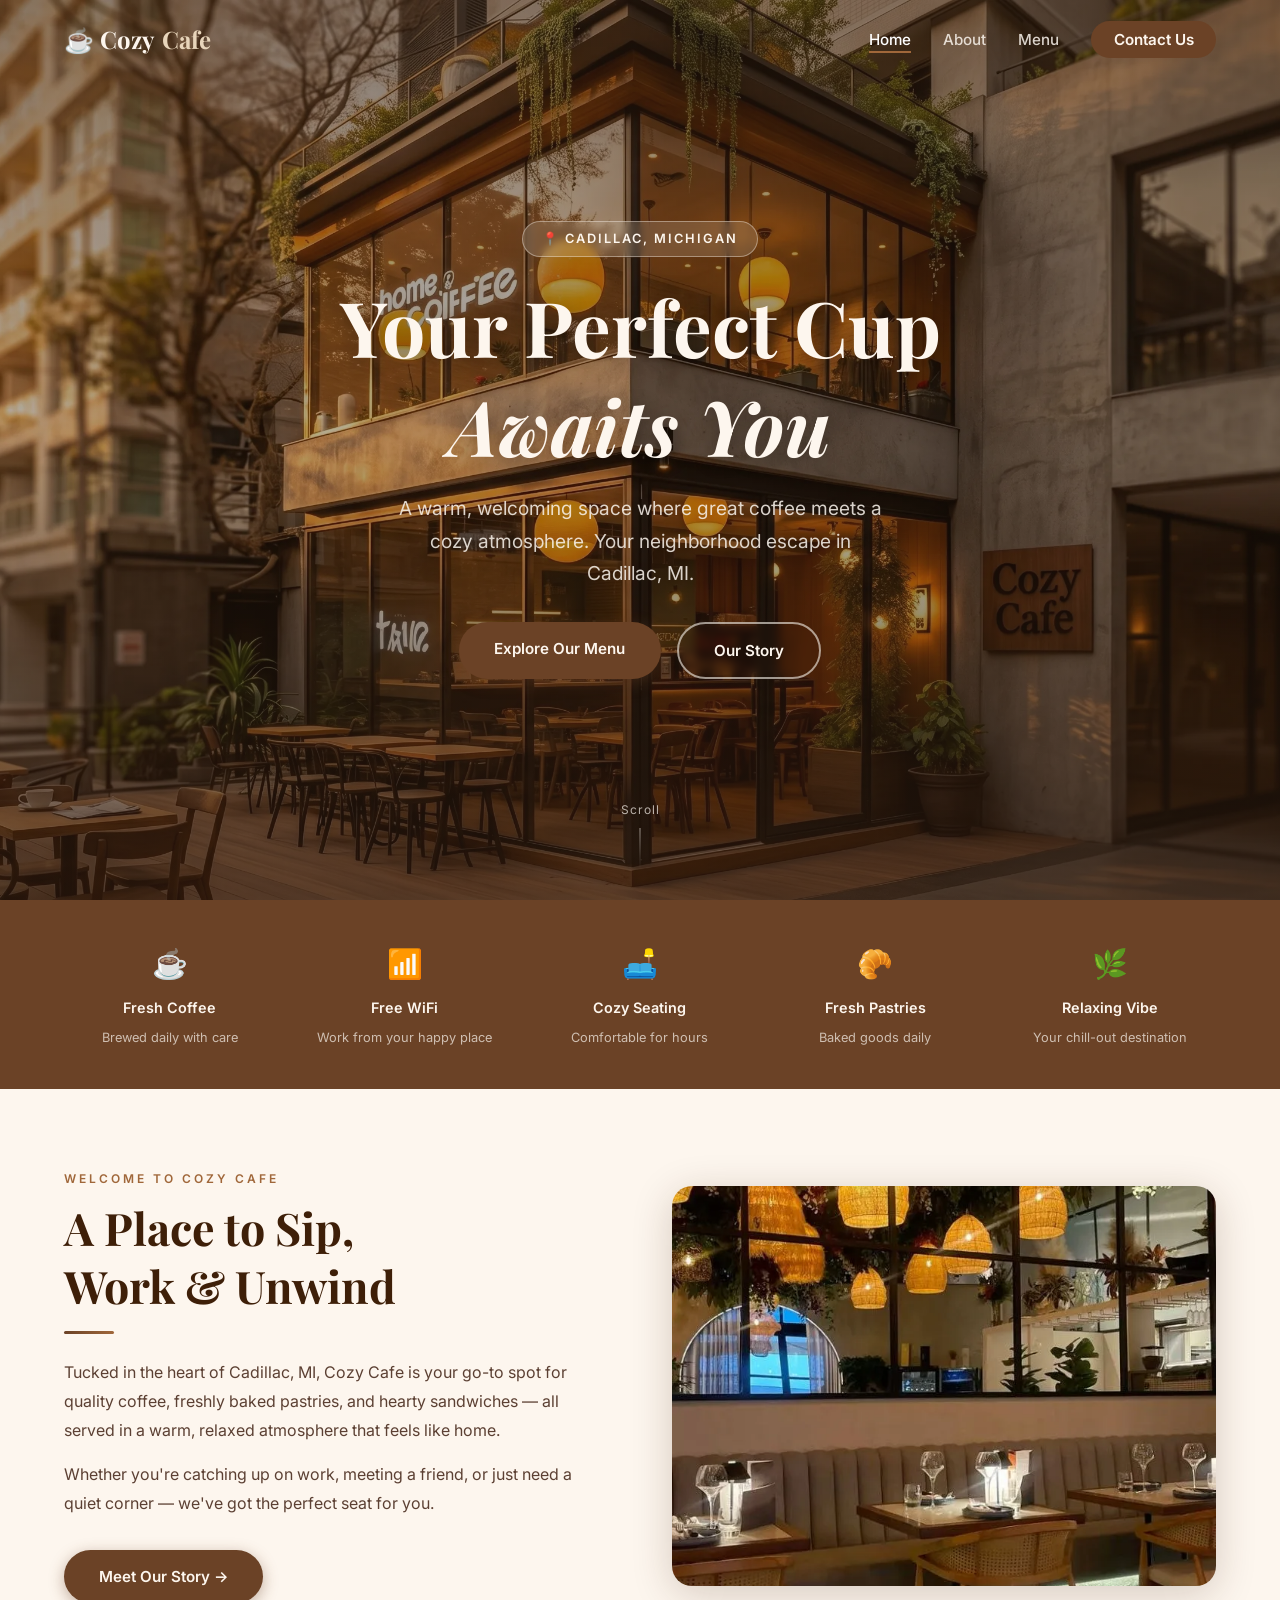
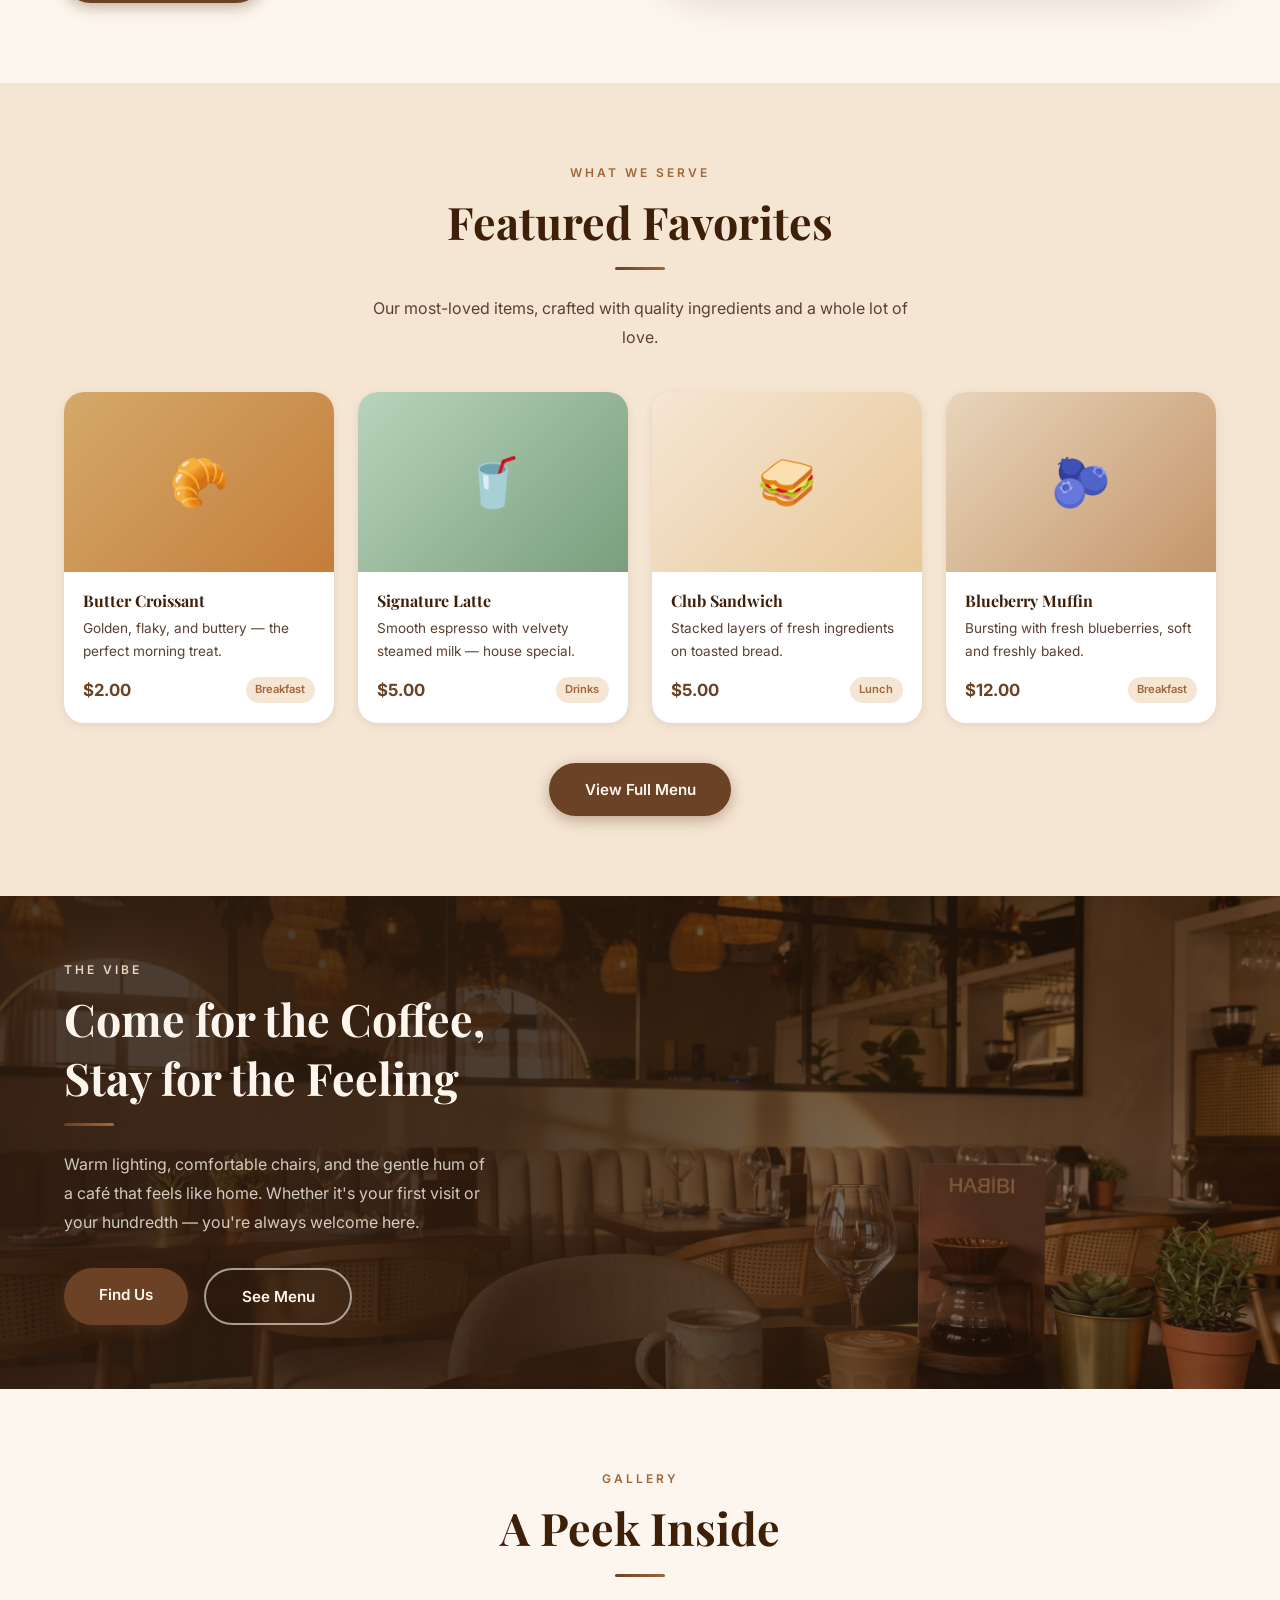
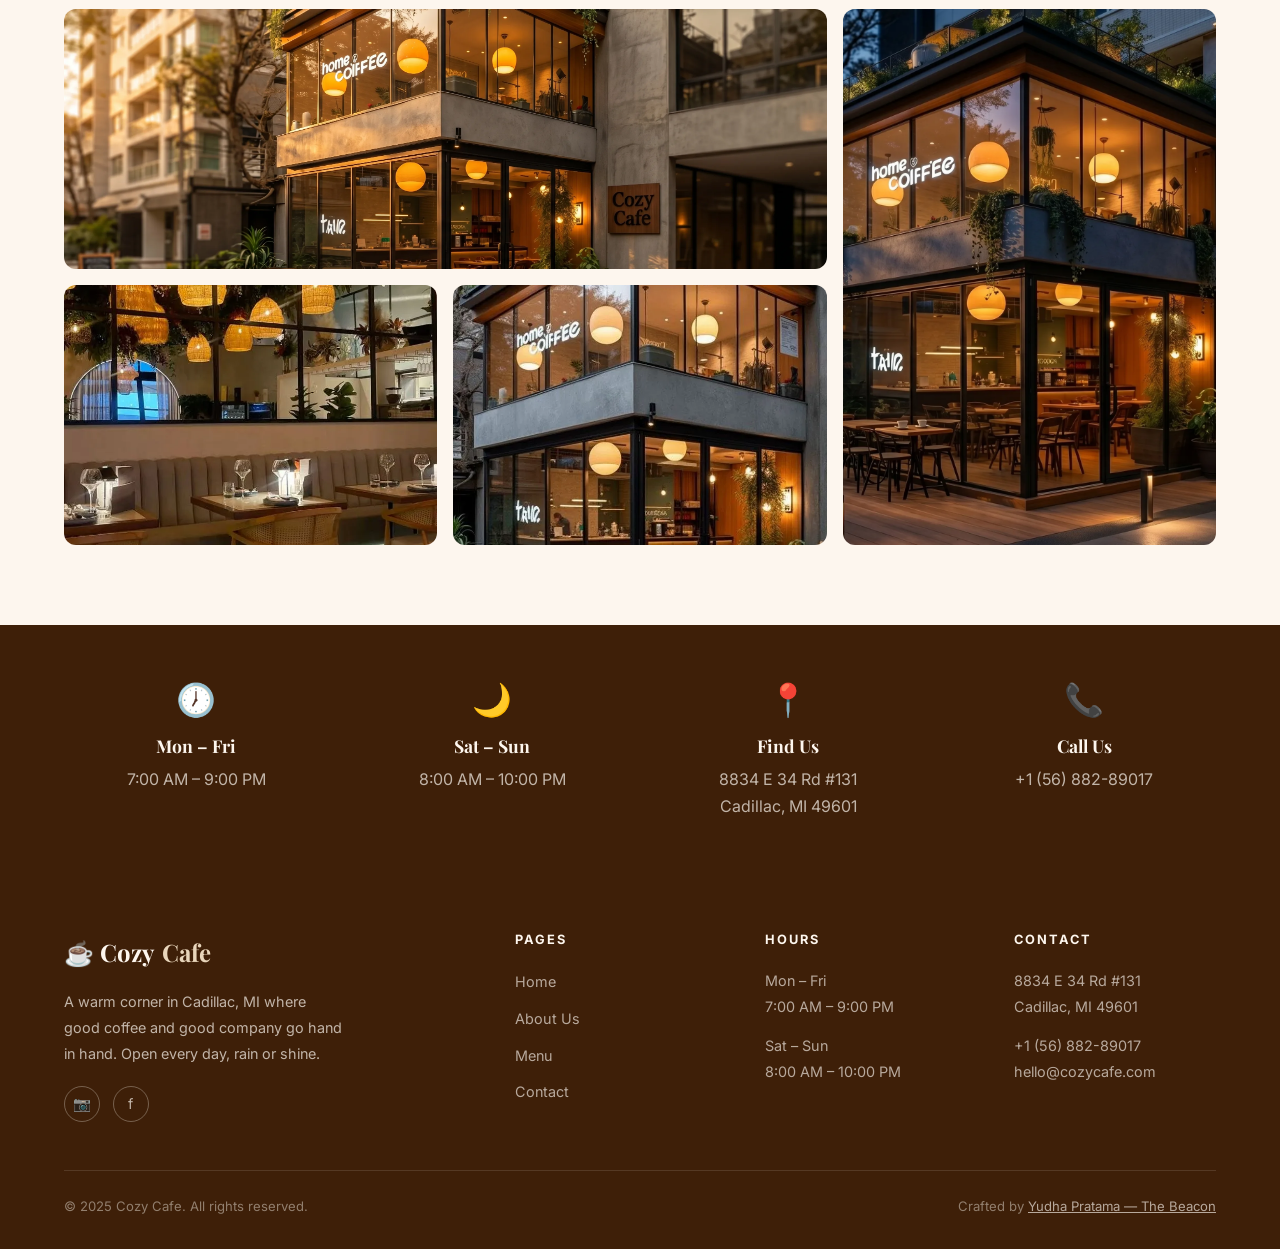
==== index.html @ ad45d651 "CozyCafeDEMO" ====
<!DOCTYPE html>
<html lang="en">
<head>
  <meta charset="UTF-8" />
  <meta name="viewport" content="width=device-width, initial-scale=1.0" />
  <title>Cozy Cafe — Coffee & Good Vibes in Cadillac, MI</title>
  <meta name="description" content="Cozy Cafe in Cadillac, MI. A warm spot for coffee, pastries, and light meals. WiFi-friendly, relaxing atmosphere for students, professionals, and families." />
  <!-- Open Graph -->
  <meta property="og:type" content="website" />
  <meta property="og:title" content="Cozy Cafe — Coffee & Good Vibes in Cadillac, MI" />
  <meta property="og:description" content="Your neighborhood café in Cadillac, MI. Fresh coffee, warm pastries, and cozy vibes." />
  <meta property="og:image" content="img/exterior_wide.webp" />
  <meta property="og:url" content="https://cozycafe.com" />
  <!-- Favicon -->
  <link rel="icon" type="image/png" href="img/exterior.webp" />
  <!-- Fonts -->
  <link rel="preconnect" href="https://fonts.googleapis.com" />
  <link rel="preconnect" href="https://fonts.gstatic.com" crossorigin />
  <!-- CSS -->
  <link rel="stylesheet" href="css/style.css" />

  <!-- JSON-LD Structured Data -->
  <script type="application/ld+json">
  {
    "@context": "https://schema.org",
    "@type": "CafeOrCoffeeShop",
    "name": "Cozy Cafe",
    "url": "https://cozycafe.com",
    "telephone": "+15688289017",
    "email": "hello@cozycafe.com",
    "address": {
      "@type": "PostalAddress",
      "streetAddress": "8834 E 34 Rd #131",
      "addressLocality": "Cadillac",
      "addressRegion": "MI",
      "postalCode": "49601",
      "addressCountry": "US"
    },
    "openingHoursSpecification": [
      { "@type": "OpeningHoursSpecification", "dayOfWeek": ["Monday","Tuesday","Wednesday","Thursday","Friday"], "opens": "07:00", "closes": "21:00" },
      { "@type": "OpeningHoursSpecification", "dayOfWeek": ["Saturday","Sunday"], "opens": "08:00", "closes": "22:00" }
    ],
    "servesCuisine": ["Coffee", "Pastries", "Sandwiches", "Burgers"],
    "priceRange": "$",
    "sameAs": [
      "https://instagram.com/cozycafecadillac",
      "https://facebook.com/cozycafecadillac"
    ]
  }
  </script>
</head>
<body>

  <!-- ── NAVBAR ─────────────────────────────── -->
  <nav class="navbar dark" id="navbar">
    <a href="index.html" class="nav-logo">☕ Cozy <span>Cafe</span></a>
    <ul class="nav-links">
      <li><a href="index.html" class="active">Home</a></li>
      <li><a href="about.html">About</a></li>
      <li><a href="menu.html">Menu</a></li>
      <li><a href="contact.html" class="nav-cta">Contact Us</a></li>
    </ul>
    <button class="hamburger" aria-label="Toggle menu" id="hamburger">
      <span></span><span></span><span></span>
    </button>
  </nav>

  <!-- ── MOBILE MENU ───────────────────────── -->
  <div class="mobile-menu" id="mobile-menu">
    <a href="index.html">Home</a>
    <a href="about.html">About</a>
    <a href="menu.html">Menu</a>
    <a href="contact.html">Contact Us</a>
  </div>

  <!-- ── HERO ──────────────────────────────── -->
  <section class="hero" id="home">
    <img src="img/exterior_wide.webp" alt="Cozy Cafe exterior, warm and inviting" class="hero-img" />
    <div class="hero-overlay"></div>
    <div class="hero-content">
      <div class="hero-badge">📍 Cadillac, Michigan</div>
      <h1>Your Perfect Cup<br><em>Awaits You</em></h1>
      <p>A warm, welcoming space where great coffee meets a cozy atmosphere. Your neighborhood escape in Cadillac, MI.</p>
      <div class="hero-btns">
        <a href="menu.html" class="btn-primary">Explore Our Menu</a>
        <a href="about.html" class="btn-outline">Our Story</a>
      </div>
    </div>
    <div class="hero-scroll">Scroll</div>
  </section>

  <!-- ── FEATURES STRIP ─────────────────────── -->
  <div class="features-strip">
    <div class="feature-item fade-up">
      <div class="feature-icon">☕</div>
      <h4>Fresh Coffee</h4>
      <p>Brewed daily with care</p>
    </div>
    <div class="feature-item fade-up">
      <div class="feature-icon">📶</div>
      <h4>Free WiFi</h4>
      <p>Work from your happy place</p>
    </div>
    <div class="feature-item fade-up">
      <div class="feature-icon">🛋️</div>
      <h4>Cozy Seating</h4>
      <p>Comfortable for hours</p>
    </div>
    <div class="feature-item fade-up">
      <div class="feature-icon">🥐</div>
      <h4>Fresh Pastries</h4>
      <p>Baked goods daily</p>
    </div>
    <div class="feature-item fade-up">
      <div class="feature-icon">🌿</div>
      <h4>Relaxing Vibe</h4>
      <p>Your chill-out destination</p>
    </div>
  </div>

  <!-- ── WELCOME / INTRO ──────────────────── -->
  <section class="section">
    <div class="container" style="display:grid;grid-template-columns:1fr 1fr;gap:4rem;align-items:center;">
      <div class="fade-up">
        <p class="section-label">Welcome to Cozy Cafe</p>
        <h2 class="section-title">A Place to Sip,<br>Work & Unwind</h2>
        <div class="divider"></div>
        <p class="section-sub">Tucked in the heart of Cadillac, MI, Cozy Cafe is your go-to spot for quality coffee, freshly baked pastries, and hearty sandwiches — all served in a warm, relaxed atmosphere that feels like home.</p>
        <p class="section-sub" style="margin-top:1rem;">Whether you're catching up on work, meeting a friend, or just need a quiet corner — we've got the perfect seat for you.</p>
        <a href="about.html" class="btn-primary" style="margin-top:2rem;display:inline-block;">Meet Our Story →</a>
      </div>
      <div class="fade-in" style="border-radius:20px;overflow:hidden;box-shadow:0 8px 40px rgba(62,31,8,.2);">
        <img src="img/interior.webp" alt="Cozy Cafe warm interior with wooden furniture and warm lighting" style="width:100%;height:400px;object-fit:cover;" loading="lazy" />
      </div>
    </div>
  </section>

  <!-- ── FEATURED MENU ──────────────────────── -->
  <section class="section" style="background:var(--cream);">
    <div class="container">
      <div class="text-center fade-up">
        <p class="section-label">What We Serve</p>
        <h2 class="section-title">Featured Favorites</h2>
        <div class="divider center"></div>
        <p class="section-sub">Our most-loved items, crafted with quality ingredients and a whole lot of love.</p>
      </div>
      <div class="menu-grid" style="margin-top:2.5rem;">
        <div class="menu-card fade-up">
          <div class="menu-card-img gradient-2">🥐</div>
          <div class="menu-card-body">
            <h4>Butter Croissant</h4>
            <p>Golden, flaky, and buttery — the perfect morning treat.</p>
            <div class="menu-card-footer">
              <span class="menu-price">$2.00</span>
              <span class="menu-badge">Breakfast</span>
            </div>
          </div>
        </div>
        <div class="menu-card fade-up">
          <div class="menu-card-img gradient-3">🥤</div>
          <div class="menu-card-body">
            <h4>Signature Latte</h4>
            <p>Smooth espresso with velvety steamed milk — house special.</p>
            <div class="menu-card-footer">
              <span class="menu-price">$5.00</span>
              <span class="menu-badge">Drinks</span>
            </div>
          </div>
        </div>
        <div class="menu-card fade-up">
          <div class="menu-card-img gradient-1">🥪</div>
          <div class="menu-card-body">
            <h4>Club Sandwich</h4>
            <p>Stacked layers of fresh ingredients on toasted bread.</p>
            <div class="menu-card-footer">
              <span class="menu-price">$5.00</span>
              <span class="menu-badge">Lunch</span>
            </div>
          </div>
        </div>
        <div class="menu-card fade-up">
          <div class="menu-card-img gradient-4">🫐</div>
          <div class="menu-card-body">
            <h4>Blueberry Muffin</h4>
            <p>Bursting with fresh blueberries, soft and freshly baked.</p>
            <div class="menu-card-footer">
              <span class="menu-price">$12.00</span>
              <span class="menu-badge">Breakfast</span>
            </div>
          </div>
        </div>
      </div>
      <div class="text-center" style="margin-top:2.5rem;">
        <a href="menu.html" class="btn-primary">View Full Menu</a>
      </div>
    </div>
  </section>

  <!-- ── ATMOSPHERE / CTA ───────────────────── -->
  <section class="atm-section fade-in">
    <img src="img/interior_wide.webp" alt="Cozy Cafe atmosphere — warm lighting and comfortable seating" class="atm-bg" loading="lazy" />
    <div class="atm-overlay"></div>
    <div class="atm-content">
      <p class="section-label" style="color:var(--cream-dark);">The Vibe</p>
      <h2 class="section-title" style="color:var(--cream-light);">Come for the Coffee,<br>Stay for the Feeling</h2>
      <div class="divider"></div>
      <p class="section-sub" style="color:rgba(249,243,236,.8);">Warm lighting, comfortable chairs, and the gentle hum of a café that feels like home. Whether it's your first visit or your hundredth — you're always welcome here.</p>
      <div style="margin-top:2rem;display:flex;gap:1rem;flex-wrap:wrap;">
        <a href="contact.html" class="btn-primary">Find Us</a>
        <a href="menu.html" class="btn-outline">See Menu</a>
      </div>
    </div>
  </section>

  <!-- ── GALLERY STRIP ──────────────────────── -->
  <section class="section">
    <div class="container">
      <div class="text-center fade-up">
        <p class="section-label">Gallery</p>
        <h2 class="section-title">A Peek Inside</h2>
        <div class="divider center"></div>
      </div>
      <div class="gallery-grid" style="margin-top:2rem;">
        <div class="gallery-item wide fade-in" style="height:260px;">
          <img src="img/exterior_wide.webp" alt="Cozy Cafe exterior wide view" loading="lazy" />
        </div>
        <div class="gallery-item tall fade-in" style="min-height:260px;">
          <img src="img/exterior_night.webp" alt="Cozy Cafe at night, warm lights glowing" loading="lazy" />
        </div>
        <div class="gallery-item fade-in" style="height:260px;">
          <img src="img/interior.webp" alt="Cozy Cafe cozy interior" loading="lazy" />
        </div>
        <div class="gallery-item fade-in" style="height:260px;">
          <img src="img/exterior.webp" alt="Cozy Cafe exterior entrance" loading="lazy" />
        </div>
      </div>
    </div>
  </section>

  <!-- ── HOURS & CONTACT TEASER ────────────── -->
  <section class="section-sm" style="background:var(--brown-dark);color:var(--cream-light);">
    <div class="container" style="display:grid;grid-template-columns:repeat(auto-fit,minmax(200px,1fr));gap:2rem;text-align:center;">
      <div class="fade-up">
        <div style="font-size:2rem;margin-bottom:.5rem;">🕖</div>
        <h3 style="font-size:1.1rem;margin-bottom:.5rem;">Mon – Fri</h3>
        <p style="color:rgba(249,243,236,.7);">7:00 AM – 9:00 PM</p>
      </div>
      <div class="fade-up">
        <div style="font-size:2rem;margin-bottom:.5rem;">🌙</div>
        <h3 style="font-size:1.1rem;margin-bottom:.5rem;">Sat – Sun</h3>
        <p style="color:rgba(249,243,236,.7);">8:00 AM – 10:00 PM</p>
      </div>
      <div class="fade-up">
        <div style="font-size:2rem;margin-bottom:.5rem;">📍</div>
        <h3 style="font-size:1.1rem;margin-bottom:.5rem;">Find Us</h3>
        <p style="color:rgba(249,243,236,.7);">8834 E 34 Rd #131<br>Cadillac, MI 49601</p>
      </div>
      <div class="fade-up">
        <div style="font-size:2rem;margin-bottom:.5rem;">📞</div>
        <h3 style="font-size:1.1rem;margin-bottom:.5rem;">Call Us</h3>
        <p style="color:rgba(249,243,236,.7);"><a href="tel:+15688289017" style="color:rgba(249,243,236,.7);">+1 (56) 882-89017</a></p>
      </div>
    </div>
  </section>

  <!-- ── FOOTER ─────────────────────────────── -->
  <footer class="footer">
    <div class="container">
      <div class="footer-grid">
        <div class="footer-brand">
          <div class="nav-logo">☕ Cozy <span>Cafe</span></div>
          <p>A warm corner in Cadillac, MI where good coffee and good company go hand in hand. Open every day, rain or shine.</p>
          <div class="footer-social">
            <a href="https://instagram.com/cozycafecadillac" class="social-icon" aria-label="Instagram" target="_blank" rel="noopener">📷</a>
            <a href="https://facebook.com/cozycafecadillac" class="social-icon" aria-label="Facebook" target="_blank" rel="noopener">f</a>
          </div>
        </div>
        <div class="footer-col">
          <h4>Pages</h4>
          <ul>
            <li><a href="index.html">Home</a></li>
            <li><a href="about.html">About Us</a></li>
            <li><a href="menu.html">Menu</a></li>
            <li><a href="contact.html">Contact</a></li>
          </ul>
        </div>
        <div class="footer-col">
          <h4>Hours</h4>
          <p>Mon – Fri<br>7:00 AM – 9:00 PM</p>
          <p style="margin-top:.8rem;">Sat – Sun<br>8:00 AM – 10:00 PM</p>
        </div>
        <div class="footer-col">
          <h4>Contact</h4>
          <p>8834 E 34 Rd #131<br>Cadillac, MI 49601</p>
          <p style="margin-top:.8rem;"><a href="tel:+15688289017" style="color:rgba(249,243,236,.65);">+1 (56) 882-89017</a></p>
          <p><a href="mailto:hello@cozycafe.com" style="color:rgba(249,243,236,.65);">hello@cozycafe.com</a></p>
        </div>
      </div>
      <div class="footer-bottom">
        <span>© 2025 Cozy Cafe. All rights reserved.</span>
        <span>Crafted by <a href="https://beacon.co.id" target="_blank" rel="noopener" style="color:rgba(249,243,236,.65);text-decoration:underline;transition:color .3s">Yudha Pratama — The Beacon</a></span>
      </div>
    </div>
  </footer>

  <script src="js/main.js"></script>
</body>
</html>
---- css/style.css ----
/* =============================================
   COZY CAFE — Custom CSS Design System
   ============================================= */

@import url('https://fonts.googleapis.com/css2?family=Playfair+Display:ital,wght@0,400;0,600;0,700;1,400&family=Inter:wght@300;400;500;600&display=swap');

:root {
  --brown-dark:   #3E1F08;
  --brown:        #6B4226;
  --brown-light:  #A0673A;
  --cream-dark:   #E8D5BB;
  --cream:        #F5E6D3;
  --cream-light:  #FDF6EE;
  --green:        #7A9E7E;
  --green-dark:   #5A7D5E;
  --text-dark:    #2C1A0E;
  --text-mid:     #5C4033;
  --text-light:   #F9F3EC;
  --shadow-sm:    0 2px 8px rgba(62,31,8,.10);
  --shadow-md:    0 4px 20px rgba(62,31,8,.15);
  --shadow-lg:    0 8px 40px rgba(62,31,8,.20);
  --radius:       12px;
  --radius-lg:    20px;
  --transition:   0.3s ease;
}

*, *::before, *::after { box-sizing: border-box; margin: 0; padding: 0; }

html { scroll-behavior: smooth; }

body {
  font-family: 'Inter', sans-serif;
  background: var(--cream-light);
  color: var(--text-dark);
  line-height: 1.7;
  overflow-x: hidden;
}

h1, h2, h3, h4 { font-family: 'Playfair Display', serif; line-height: 1.3; }

img { max-width: 100%; display: block; }

a { text-decoration: none; color: inherit; }

/* =============================================
   NAVIGATION
   ============================================= */
.navbar {
  position: fixed; top: 0; left: 0; right: 0; z-index: 1000;
  display: flex; align-items: center; justify-content: space-between;
  padding: 1.2rem 5%;
  transition: background var(--transition), box-shadow var(--transition);
}
.navbar.scrolled {
  background: rgba(253, 246, 238, 0.97);
  box-shadow: var(--shadow-sm);
  backdrop-filter: blur(8px);
}
.navbar.dark { background: transparent; }

.nav-logo {
  font-family: 'Playfair Display', serif;
  font-size: 1.5rem; font-weight: 700;
  color: var(--cream-light);
  display: flex; align-items: center; gap: .5rem;
  transition: color var(--transition);
}
.navbar.scrolled .nav-logo { color: var(--brown); }
.nav-logo span { color: var(--cream-dark); }
.navbar.scrolled .nav-logo span { color: var(--brown-light); }

.nav-links { display: flex; gap: 2rem; list-style: none; }
.nav-links a {
  font-size: .95rem; font-weight: 500;
  color: rgba(249,243,236,.85);
  transition: color var(--transition);
  position: relative;
}
.nav-links a::after {
  content: ''; position: absolute; bottom: -4px; left: 0;
  width: 0; height: 2px; background: var(--brown-light);
  transition: width var(--transition);
}
.nav-links a:hover::after, .nav-links a.active::after { width: 100%; }
.nav-links a:hover, .nav-links a.active { color: #fff; }
.navbar.scrolled .nav-links a { color: var(--text-mid); }
.navbar.scrolled .nav-links a:hover { color: var(--brown); }

.nav-cta {
  padding: .55rem 1.4rem;
  background: var(--brown);
  color: var(--cream-light) !important;
  border-radius: 50px;
  font-weight: 600 !important;
  transition: background var(--transition), transform var(--transition) !important;
}
.nav-cta:hover { background: var(--brown-dark) !important; transform: translateY(-1px); }
.nav-cta::after { display: none !important; }

.hamburger {
  display: none; flex-direction: column; gap: 5px; cursor: pointer;
  padding: 4px; background: none; border: none;
}
.hamburger span {
  display: block; width: 24px; height: 2px;
  background: var(--cream-light); border-radius: 2px;
  transition: all var(--transition);
}
.navbar.scrolled .hamburger span { background: var(--brown); }
.hamburger.open span:nth-child(1) { transform: rotate(45deg) translate(5px, 5px); }
.hamburger.open span:nth-child(2) { opacity: 0; }
.hamburger.open span:nth-child(3) { transform: rotate(-45deg) translate(5px, -5px); }

.mobile-menu {
  display: none; position: fixed; inset: 0; z-index: 999;
  background: var(--cream-light); padding-top: 5rem;
  flex-direction: column; align-items: center; gap: 2rem;
}
.mobile-menu.open { display: flex; }
.mobile-menu a { font-size: 1.5rem; font-family: 'Playfair Display', serif; color: var(--brown); }
.mobile-menu a:hover { color: var(--brown-light); }

/* =============================================
   HERO
   ============================================= */
.hero {
  position: relative; height: 100vh; min-height: 600px;
  display: flex; align-items: center; justify-content: center;
  overflow: hidden; text-align: center;
}
.hero-img {
  position: absolute; inset: 0; width: 100%; height: 100%;
  object-fit: cover; object-position: center;
  transform: scale(1.05);
  transition: transform 8s ease;
}
.hero.loaded .hero-img { transform: scale(1); }
.hero-overlay {
  position: absolute; inset: 0;
  background: linear-gradient(to bottom, rgba(44,26,14,.55) 0%, rgba(44,26,14,.35) 50%, rgba(44,26,14,.7) 100%);
}
.hero-content {
  position: relative; z-index: 2;
  max-width: 750px; padding: 0 1.5rem;
}
.hero-badge {
  display: inline-block;
  background: rgba(249,243,236,.15);
  border: 1px solid rgba(249,243,236,.4);
  color: var(--cream-light);
  font-size: .8rem; font-weight: 600; letter-spacing: 2px;
  text-transform: uppercase;
  padding: .4rem 1.2rem; border-radius: 50px;
  margin-bottom: 1.2rem;
  backdrop-filter: blur(4px);
}
.hero h1 {
  font-size: clamp(2.5rem, 6vw, 5rem);
  color: var(--cream-light);
  margin-bottom: 1rem;
  text-shadow: 0 2px 20px rgba(0,0,0,.3);
}
.hero p {
  font-size: clamp(1rem, 2vw, 1.2rem);
  color: rgba(249,243,236,.85);
  margin-bottom: 2rem;
  max-width: 500px; margin-left: auto; margin-right: auto;
}
.hero-btns { display: flex; gap: 1rem; justify-content: center; flex-wrap: wrap; }

.btn-primary {
  display: inline-block;
  padding: .85rem 2.2rem;
  background: var(--brown);
  color: var(--cream-light);
  border-radius: 50px;
  font-weight: 600; font-size: .95rem;
  transition: background var(--transition), transform var(--transition), box-shadow var(--transition);
  box-shadow: 0 4px 15px rgba(107,66,38,.4);
}
.btn-primary:hover {
  background: var(--brown-dark);
  transform: translateY(-2px);
  box-shadow: 0 6px 20px rgba(107,66,38,.5);
}

.btn-outline {
  display: inline-block;
  padding: .85rem 2.2rem;
  border: 2px solid rgba(249,243,236,.6);
  color: var(--cream-light);
  border-radius: 50px;
  font-weight: 600; font-size: .95rem;
  backdrop-filter: blur(4px);
  transition: all var(--transition);
}
.btn-outline:hover {
  background: rgba(249,243,236,.15);
  border-color: var(--cream-light);
  transform: translateY(-2px);
}

.hero-scroll {
  position: absolute; bottom: 2rem; left: 50%; transform: translateX(-50%);
  z-index: 2; display: flex; flex-direction: column; align-items: center; gap: .5rem;
  color: rgba(249,243,236,.7); font-size: .75rem; letter-spacing: 1px;
  animation: bounce 2s infinite;
}
.hero-scroll::after {
  content: ''; width: 1px; height: 40px;
  background: linear-gradient(to bottom, rgba(249,243,236,.6), transparent);
}
@keyframes bounce { 0%,100%{transform:translateX(-50%) translateY(0)} 50%{transform:translateX(-50%) translateY(6px)} }

/* =============================================
   SECTIONS — COMMON
   ============================================= */
.section { padding: 5rem 5%; }
.section-sm { padding: 3rem 5%; }

.section-label {
  font-size: .75rem; font-weight: 600; letter-spacing: 3px;
  text-transform: uppercase; color: var(--brown-light);
  margin-bottom: .6rem;
}
.section-title {
  font-size: clamp(1.8rem, 4vw, 2.8rem);
  color: var(--brown-dark);
  margin-bottom: 1rem;
}
.section-sub {
  color: var(--text-mid); font-size: 1rem;
  max-width: 560px; line-height: 1.8;
}

.divider {
  width: 50px; height: 3px;
  background: linear-gradient(to right, var(--brown), var(--brown-light));
  border-radius: 2px; margin: 1rem 0 1.5rem;
}
.divider.center { margin-left: auto; margin-right: auto; }

/* =============================================
   FEATURES STRIP
   ============================================= */
.features-strip {
  background: var(--brown);
  padding: 2.5rem 5%;
  display: grid;
  grid-template-columns: repeat(auto-fit, minmax(160px, 1fr));
  gap: 1.5rem;
}
.feature-item {
  display: flex; flex-direction: column; align-items: center;
  gap: .6rem; text-align: center;
  color: var(--cream-light);
}
.feature-icon { font-size: 1.8rem; }
.feature-item h4 { font-family: 'Inter', sans-serif; font-size: .9rem; font-weight: 600; }
.feature-item p { font-size: .8rem; color: rgba(249,243,236,.7); }

/* =============================================
   MENU CARDS
   ============================================= */
.menu-grid {
  display: grid;
  grid-template-columns: repeat(auto-fill, minmax(220px, 1fr));
  gap: 1.5rem;
}
.menu-card {
  background: #fff; border-radius: var(--radius-lg);
  overflow: hidden; box-shadow: var(--shadow-sm);
  transition: transform var(--transition), box-shadow var(--transition);
}
.menu-card:hover { transform: translateY(-5px); box-shadow: var(--shadow-lg); }
.menu-card-img {
  height: 180px; background: var(--cream);
  display: flex; align-items: center; justify-content: center;
  font-size: 3rem; position: relative; overflow: hidden;
}
.menu-card-img.gradient-1 { background: linear-gradient(135deg, #F5E6D3, #E8C89A); }
.menu-card-img.gradient-2 { background: linear-gradient(135deg, #D4A96A, #C47D3A); }
.menu-card-img.gradient-3 { background: linear-gradient(135deg, #B8D4BC, #7A9E7E); }
.menu-card-img.gradient-4 { background: linear-gradient(135deg, #E8D5BB, #C4956A); }
.menu-card-body { padding: 1.2rem; }
.menu-card-body h4 { font-size: 1rem; color: var(--brown-dark); margin-bottom: .3rem; }
.menu-card-body p { font-size: .85rem; color: var(--text-mid); margin-bottom: .8rem; }
.menu-card-footer {
  display: flex; justify-content: space-between; align-items: center;
}
.menu-price { font-weight: 700; color: var(--brown); font-size: 1.05rem; }
.menu-badge {
  font-size: .7rem; font-weight: 600; padding: .2rem .6rem;
  border-radius: 50px; background: var(--cream); color: var(--brown-light);
}

/* =============================================
   ATMOSPHERE / CTA SECTION
   ============================================= */
.atm-section {
  position: relative; min-height: 450px;
  display: flex; align-items: center;
  overflow: hidden;
}
.atm-bg {
  position: absolute; inset: 0;
  width: 100%; height: 100%; object-fit: cover;
}
.atm-overlay {
  position: absolute; inset: 0;
  background: linear-gradient(90deg, rgba(44,26,14,.85) 40%, rgba(44,26,14,.4) 100%);
}
.atm-content {
  position: relative; z-index: 2;
  padding: 4rem 5%; max-width: 550px;
}
.atm-content .section-title { color: var(--cream-light); }
.atm-content .section-sub { color: rgba(249,243,236,.8); }

/* =============================================
   GALLERY GRID
   ============================================= */
.gallery-grid {
  display: grid;
  grid-template-columns: repeat(3, 1fr);
  grid-template-rows: auto;
  gap: 1rem;
}
.gallery-item {
  overflow: hidden; border-radius: var(--radius);
  position: relative;
}
.gallery-item img {
  width: 100%; height: 100%; object-fit: cover;
  transition: transform .5s ease;
}
.gallery-item:hover img { transform: scale(1.05); }
.gallery-item.tall { grid-row: span 2; }
.gallery-item.wide { grid-column: span 2; }

/* =============================================
   CARDS — ABOUT / VALUES
   ============================================= */
.value-cards {
  display: grid;
  grid-template-columns: repeat(auto-fit, minmax(220px, 1fr));
  gap: 1.5rem;
}
.value-card {
  background: #fff; border-radius: var(--radius-lg);
  padding: 2rem 1.5rem; box-shadow: var(--shadow-sm);
  border-left: 4px solid var(--brown-light);
  transition: transform var(--transition), box-shadow var(--transition);
}
.value-card:hover { transform: translateY(-4px); box-shadow: var(--shadow-md); }
.value-card .icon { font-size: 2rem; margin-bottom: 1rem; }
.value-card h3 { font-size: 1.1rem; color: var(--brown-dark); margin-bottom: .5rem; }
.value-card p { font-size: .9rem; color: var(--text-mid); }

/* =============================================
   MENU PAGE — TABS & TABLE
   ============================================= */
.tab-bar {
  display: flex; gap: .5rem; flex-wrap: wrap;
  margin-bottom: 2.5rem;
}
.tab-btn {
  padding: .6rem 1.6rem;
  border-radius: 50px; border: 2px solid var(--cream-dark);
  background: transparent; color: var(--text-mid);
  font-family: 'Inter', sans-serif; font-size: .9rem; font-weight: 600;
  cursor: pointer; transition: all var(--transition);
}
.tab-btn:hover { border-color: var(--brown-light); color: var(--brown); }
.tab-btn.active {
  background: var(--brown); border-color: var(--brown);
  color: var(--cream-light);
}
.tab-panel { display: none; }
.tab-panel.active { display: block; }

.menu-table { width: 100%; border-collapse: collapse; }
.menu-table th {
  text-align: left; padding: .8rem 1rem;
  background: var(--cream); color: var(--brown);
  font-family: 'Inter', sans-serif; font-size: .85rem;
  font-weight: 600; letter-spacing: 1px; text-transform: uppercase;
}
.menu-table td {
  padding: .9rem 1rem; border-bottom: 1px solid var(--cream-dark);
  font-size: .95rem; color: var(--text-dark);
}
.menu-table tr:last-child td { border-bottom: none; }
.menu-table tr:hover td { background: var(--cream-light); }
.menu-table .price { font-weight: 700; color: var(--brown); }

/* =============================================
   CONTACT FORM
   ============================================= */
.contact-grid {
  display: grid; grid-template-columns: 1fr 1fr; gap: 4rem;
  align-items: start;
}
.form-group { margin-bottom: 1.5rem; }
.form-group label {
  display: block; font-size: .85rem; font-weight: 600;
  color: var(--brown); margin-bottom: .5rem;
}
.form-group input,
.form-group textarea,
.form-group select {
  width: 100%; padding: .85rem 1.1rem;
  border: 2px solid var(--cream-dark);
  border-radius: var(--radius);
  font-family: 'Inter', sans-serif; font-size: .95rem;
  color: var(--text-dark); background: #fff;
  transition: border-color var(--transition), box-shadow var(--transition);
  outline: none;
}
.form-group input:focus,
.form-group textarea:focus {
  border-color: var(--brown-light);
  box-shadow: 0 0 0 3px rgba(107,66,38,.1);
}
.form-group textarea { resize: vertical; min-height: 140px; }

.contact-info-item {
  display: flex; align-items: flex-start; gap: 1rem;
  padding: 1.2rem; border-radius: var(--radius);
  background: #fff; box-shadow: var(--shadow-sm);
  margin-bottom: 1rem;
}
.contact-info-icon {
  width: 44px; height: 44px; border-radius: 50%;
  background: var(--cream); display: flex; align-items: center;
  justify-content: center; font-size: 1.2rem; flex-shrink: 0;
}
.contact-info-item h4 { font-size: .85rem; font-weight: 600; color: var(--brown); margin-bottom: .2rem; }
.contact-info-item p, .contact-info-item a { font-size: .9rem; color: var(--text-mid); }
.contact-info-item a:hover { color: var(--brown); }

/* =============================================
   PAGE HERO (inner pages)
   ============================================= */
.page-hero {
  position: relative; height: 380px;
  display: flex; align-items: flex-end;
  overflow: hidden;
}
.page-hero img {
  position: absolute; inset: 0; width: 100%; height: 100%; object-fit: cover;
}
.page-hero-overlay {
  position: absolute; inset: 0;
  background: linear-gradient(to top, rgba(44,26,14,.85) 0%, rgba(44,26,14,.3) 60%, transparent 100%);
}
.page-hero-content {
  position: relative; z-index: 2;
  padding: 0 5% 3rem; color: var(--cream-light);
}
.page-hero-content .section-label { color: var(--cream-dark); }
.page-hero-content h1 { color: var(--cream-light); font-size: clamp(2rem, 5vw, 3.5rem); }

/* =============================================
   FOOTER
   ============================================= */
.footer {
  background: var(--brown-dark);
  color: rgba(249,243,236,.8);
  padding: 4rem 5% 2rem;
}
.footer-grid {
  display: grid;
  grid-template-columns: 2fr 1fr 1fr 1fr;
  gap: 3rem; margin-bottom: 3rem;
}
.footer-brand .nav-logo { color: var(--cream-light); margin-bottom: 1rem; }
.footer-brand p { font-size: .9rem; line-height: 1.8; color: rgba(249,243,236,.7); max-width: 280px; }
.footer-social { display: flex; gap: .8rem; margin-top: 1.2rem; }
.social-icon {
  width: 36px; height: 36px; border-radius: 50%;
  border: 1px solid rgba(249,243,236,.3);
  display: flex; align-items: center; justify-content: center;
  font-size: .9rem; transition: all var(--transition);
  color: rgba(249,243,236,.7);
}
.social-icon:hover { background: var(--brown); border-color: var(--brown); color: #fff; }

.footer-col h4 {
  font-family: 'Inter', sans-serif; font-size: .8rem;
  font-weight: 700; letter-spacing: 2px; text-transform: uppercase;
  color: var(--cream-light); margin-bottom: 1.2rem;
}
.footer-col ul { list-style: none; }
.footer-col ul li { margin-bottom: .6rem; }
.footer-col ul a { font-size: .9rem; color: rgba(249,243,236,.65); transition: color var(--transition); }
.footer-col ul a:hover { color: var(--cream-light); }
.footer-col p { font-size: .9rem; color: rgba(249,243,236,.65); line-height: 1.8; }

.footer-bottom {
  border-top: 1px solid rgba(249,243,236,.12);
  padding-top: 1.5rem;
  display: flex; justify-content: space-between; align-items: center;
  flex-wrap: wrap; gap: 1rem;
  font-size: .82rem; color: rgba(249,243,236,.45);
}

/* =============================================
   ANIMATIONS — SCROLL FADE
   ============================================= */
.fade-up {
  opacity: 0;
  transform: translateY(30px);
  transition: opacity .6s ease, transform .6s ease;
}
.fade-up.visible { opacity: 1; transform: translateY(0); }

.fade-in {
  opacity: 0;
  transition: opacity .7s ease;
}
.fade-in.visible { opacity: 1; }

/* =============================================
   UTILITIES
   ============================================= */
.container { max-width: 1200px; margin: 0 auto; }
.text-center { text-align: center; }
.text-center .section-sub { margin-left: auto; margin-right: auto; }
.mt-1 { margin-top: 1rem; }
.mt-2 { margin-top: 2rem; }
.mt-3 { margin-top: 3rem; }

/* =============================================
   RESPONSIVE
   ============================================= */
@media (max-width: 1024px) {
  .footer-grid { grid-template-columns: 1fr 1fr; }
  .contact-grid { grid-template-columns: 1fr; gap: 2.5rem; }
}
@media (max-width: 768px) {
  .nav-links { display: none; }
  .hamburger { display: flex; }
  .features-strip { grid-template-columns: repeat(2, 1fr); }
  .gallery-grid { grid-template-columns: 1fr 1fr; }
  .gallery-item.tall { grid-row: span 1; }
  .gallery-item.wide { grid-column: span 2; }
  .footer-grid { grid-template-columns: 1fr; gap: 2rem; }
  .footer-bottom { flex-direction: column; text-align: center; }
  .section { padding: 3.5rem 5%; }
}
@media (max-width: 480px) {
  .hero-btns { flex-direction: column; align-items: center; }
  .features-strip { grid-template-columns: repeat(2, 1fr); }
  .gallery-grid { grid-template-columns: 1fr; }
  .gallery-item.wide { grid-column: span 1; }
}
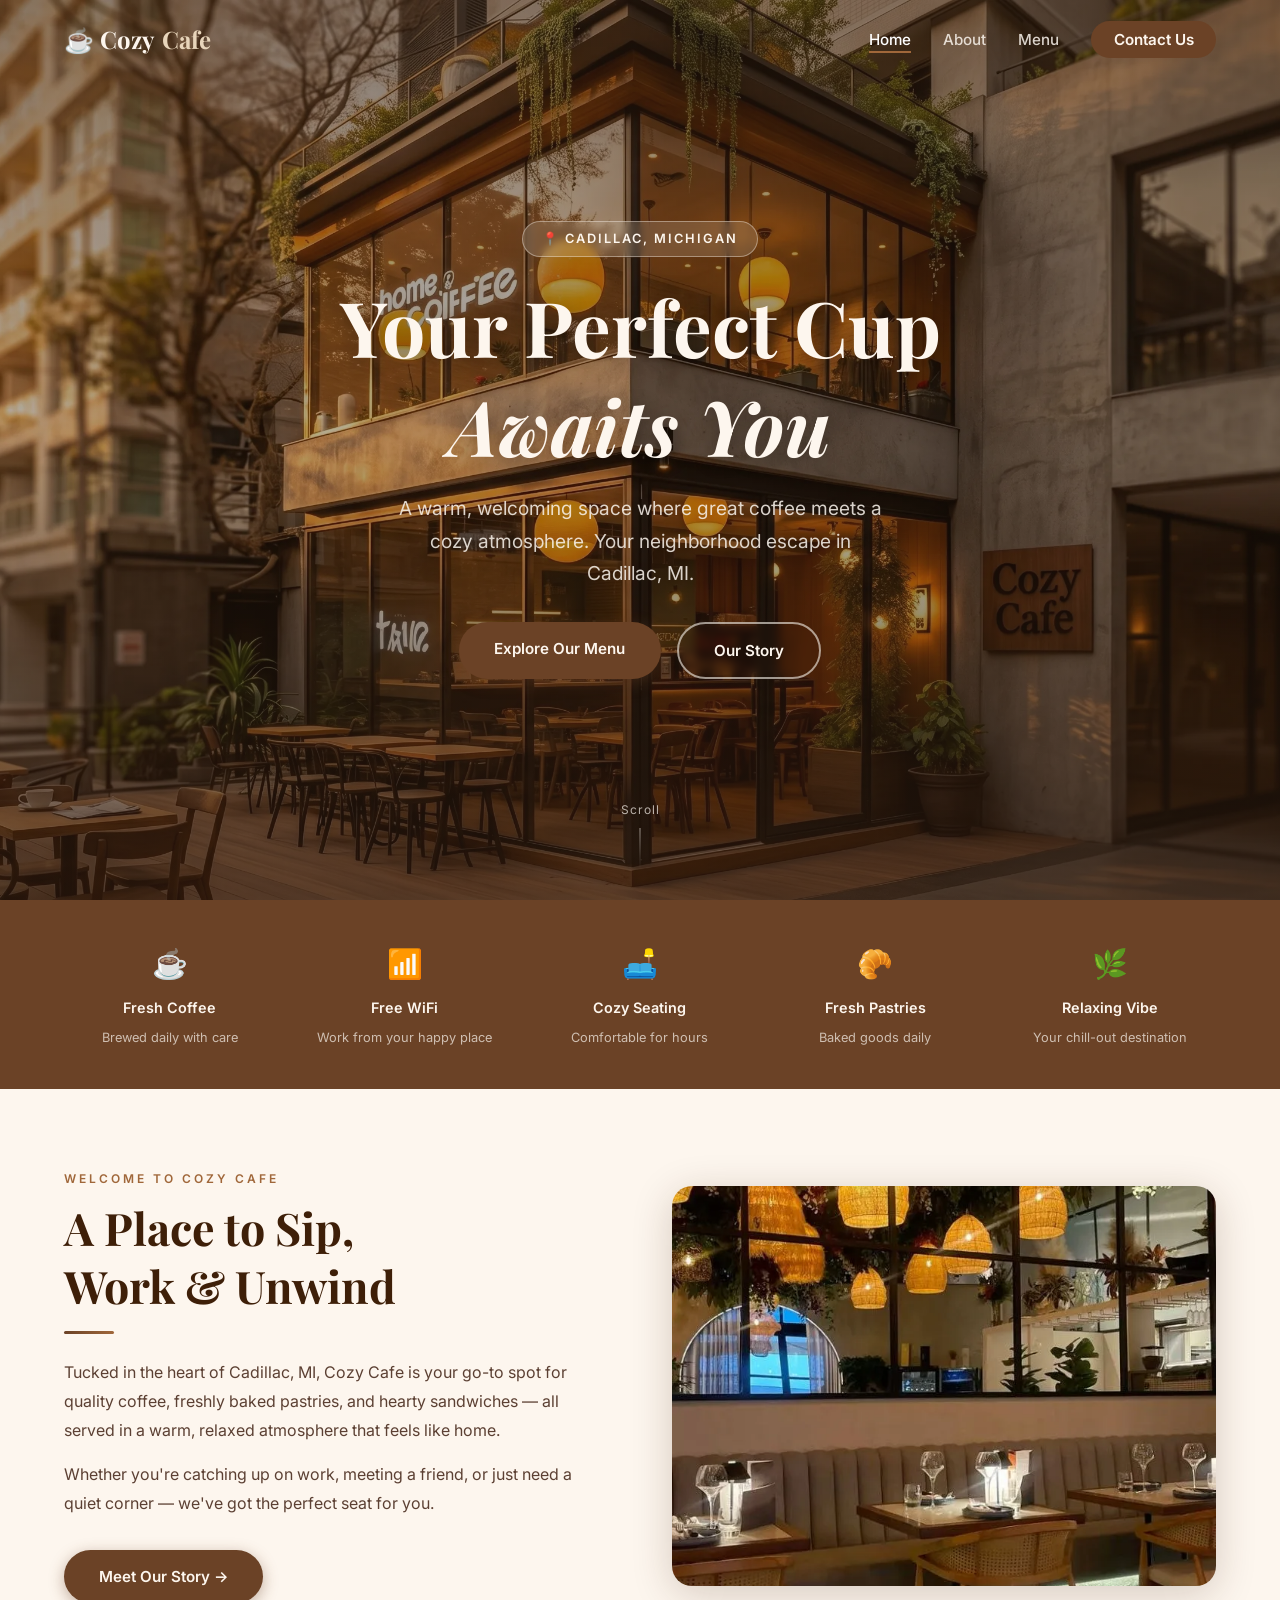
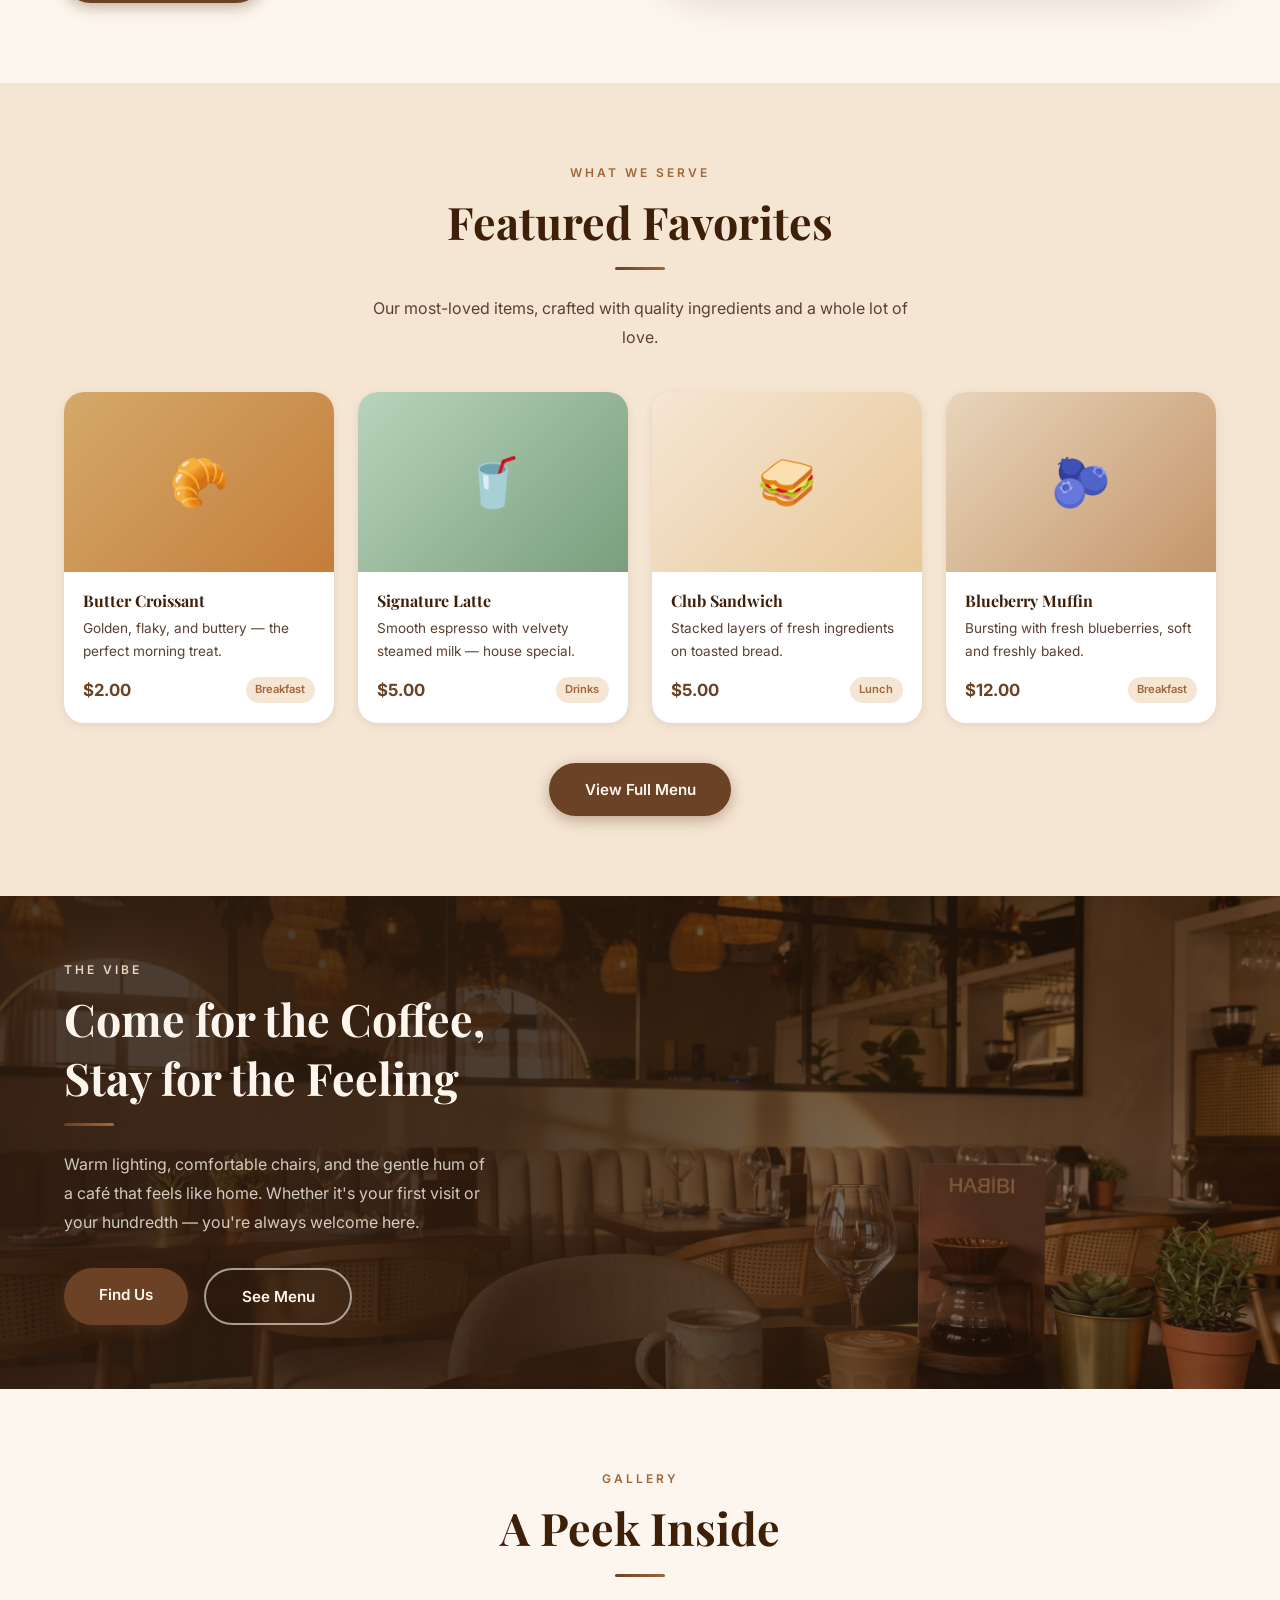
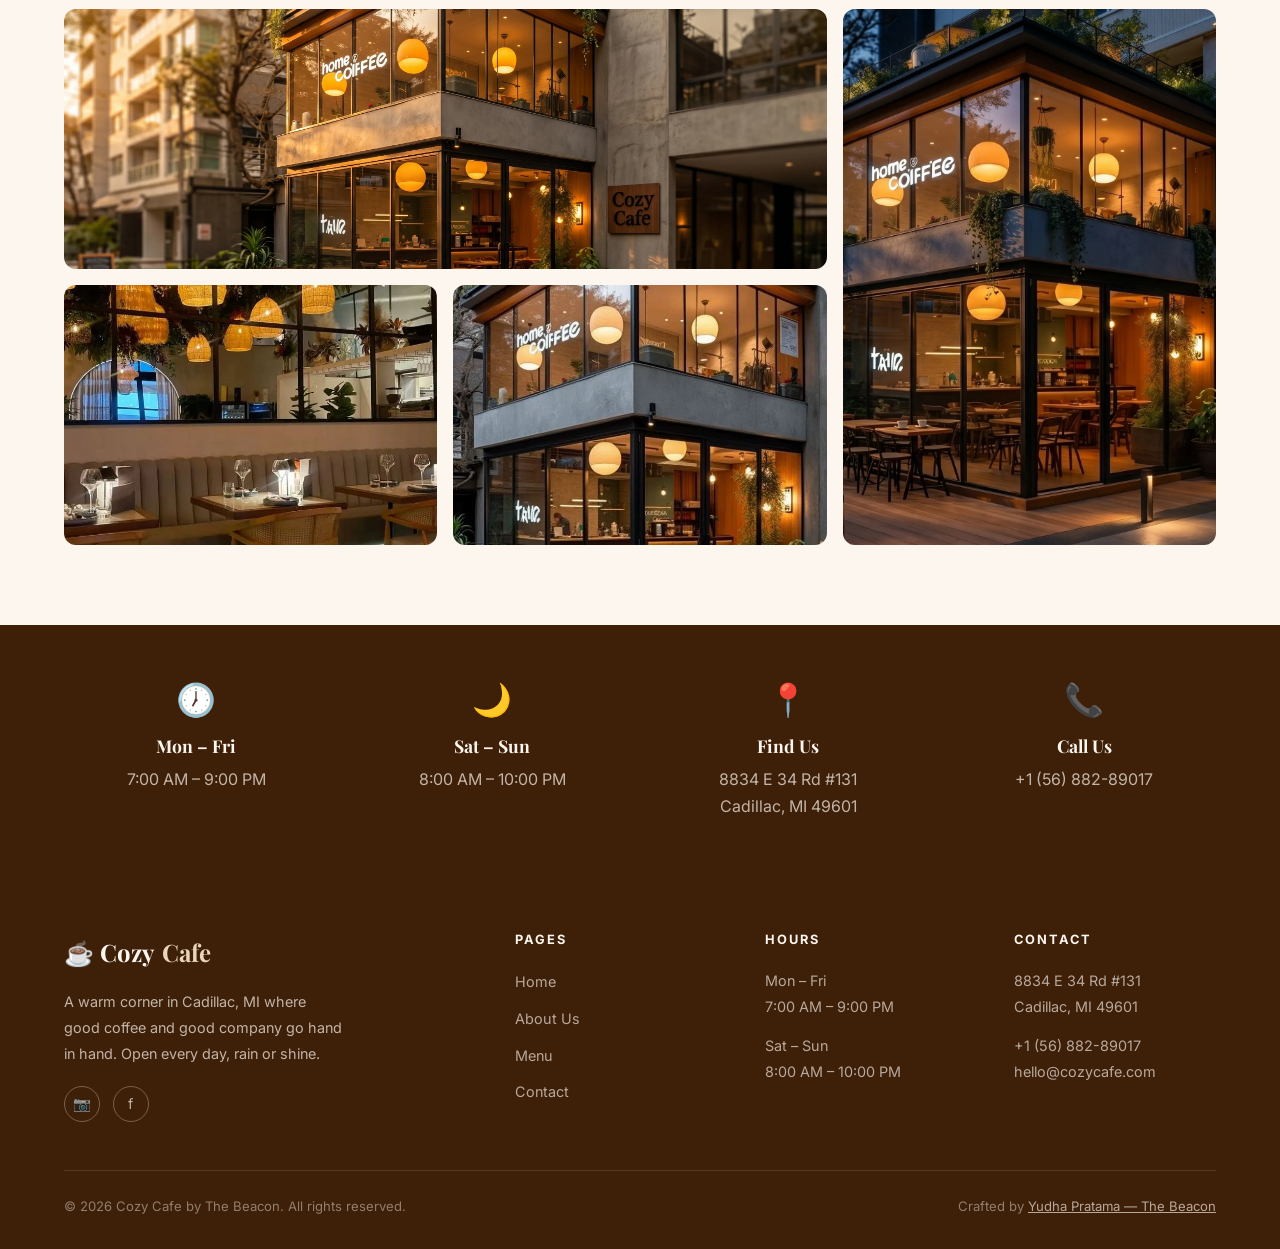
==== commit 93318b65: "perbaikan footer" ====
--- a/index.html
+++ b/index.html
@@ -1,14 +1,17 @@
 <!DOCTYPE html>
 <html lang="en">
+
 <head>
   <meta charset="UTF-8" />
   <meta name="viewport" content="width=device-width, initial-scale=1.0" />
   <title>Cozy Cafe — Coffee & Good Vibes in Cadillac, MI</title>
-  <meta name="description" content="Cozy Cafe in Cadillac, MI. A warm spot for coffee, pastries, and light meals. WiFi-friendly, relaxing atmosphere for students, professionals, and families." />
+  <meta name="description"
+    content="Cozy Cafe in Cadillac, MI. A warm spot for coffee, pastries, and light meals. WiFi-friendly, relaxing atmosphere for students, professionals, and families." />
   <!-- Open Graph -->
   <meta property="og:type" content="website" />
   <meta property="og:title" content="Cozy Cafe — Coffee & Good Vibes in Cadillac, MI" />
-  <meta property="og:description" content="Your neighborhood café in Cadillac, MI. Fresh coffee, warm pastries, and cozy vibes." />
+  <meta property="og:description"
+    content="Your neighborhood café in Cadillac, MI. Fresh coffee, warm pastries, and cozy vibes." />
   <meta property="og:image" content="img/exterior_wide.webp" />
   <meta property="og:url" content="https://cozycafe.com" />
   <!-- Favicon -->
@@ -49,6 +52,7 @@
   }
   </script>
 </head>
+
 <body>
 
   <!-- ── NAVBAR ─────────────────────────────── -->
@@ -80,7 +84,8 @@
     <div class="hero-content">
       <div class="hero-badge">📍 Cadillac, Michigan</div>
       <h1>Your Perfect Cup<br><em>Awaits You</em></h1>
-      <p>A warm, welcoming space where great coffee meets a cozy atmosphere. Your neighborhood escape in Cadillac, MI.</p>
+      <p>A warm, welcoming space where great coffee meets a cozy atmosphere. Your neighborhood escape in Cadillac, MI.
+      </p>
       <div class="hero-btns">
         <a href="menu.html" class="btn-primary">Explore Our Menu</a>
         <a href="about.html" class="btn-outline">Our Story</a>
@@ -125,12 +130,16 @@
         <p class="section-label">Welcome to Cozy Cafe</p>
         <h2 class="section-title">A Place to Sip,<br>Work & Unwind</h2>
         <div class="divider"></div>
-        <p class="section-sub">Tucked in the heart of Cadillac, MI, Cozy Cafe is your go-to spot for quality coffee, freshly baked pastries, and hearty sandwiches — all served in a warm, relaxed atmosphere that feels like home.</p>
-        <p class="section-sub" style="margin-top:1rem;">Whether you're catching up on work, meeting a friend, or just need a quiet corner — we've got the perfect seat for you.</p>
+        <p class="section-sub">Tucked in the heart of Cadillac, MI, Cozy Cafe is your go-to spot for quality coffee,
+          freshly baked pastries, and hearty sandwiches — all served in a warm, relaxed atmosphere that feels like home.
+        </p>
+        <p class="section-sub" style="margin-top:1rem;">Whether you're catching up on work, meeting a friend, or just
+          need a quiet corner — we've got the perfect seat for you.</p>
         <a href="about.html" class="btn-primary" style="margin-top:2rem;display:inline-block;">Meet Our Story →</a>
       </div>
       <div class="fade-in" style="border-radius:20px;overflow:hidden;box-shadow:0 8px 40px rgba(62,31,8,.2);">
-        <img src="img/interior.webp" alt="Cozy Cafe warm interior with wooden furniture and warm lighting" style="width:100%;height:400px;object-fit:cover;" loading="lazy" />
+        <img src="img/interior.webp" alt="Cozy Cafe warm interior with wooden furniture and warm lighting"
+          style="width:100%;height:400px;object-fit:cover;" loading="lazy" />
       </div>
     </div>
   </section>
@@ -198,13 +207,16 @@
 
   <!-- ── ATMOSPHERE / CTA ───────────────────── -->
   <section class="atm-section fade-in">
-    <img src="img/interior_wide.webp" alt="Cozy Cafe atmosphere — warm lighting and comfortable seating" class="atm-bg" loading="lazy" />
+    <img src="img/interior_wide.webp" alt="Cozy Cafe atmosphere — warm lighting and comfortable seating" class="atm-bg"
+      loading="lazy" />
     <div class="atm-overlay"></div>
     <div class="atm-content">
       <p class="section-label" style="color:var(--cream-dark);">The Vibe</p>
       <h2 class="section-title" style="color:var(--cream-light);">Come for the Coffee,<br>Stay for the Feeling</h2>
       <div class="divider"></div>
-      <p class="section-sub" style="color:rgba(249,243,236,.8);">Warm lighting, comfortable chairs, and the gentle hum of a café that feels like home. Whether it's your first visit or your hundredth — you're always welcome here.</p>
+      <p class="section-sub" style="color:rgba(249,243,236,.8);">Warm lighting, comfortable chairs, and the gentle hum
+        of a café that feels like home. Whether it's your first visit or your hundredth — you're always welcome here.
+      </p>
       <div style="margin-top:2rem;display:flex;gap:1rem;flex-wrap:wrap;">
         <a href="contact.html" class="btn-primary">Find Us</a>
         <a href="menu.html" class="btn-outline">See Menu</a>
@@ -239,7 +251,8 @@
 
   <!-- ── HOURS & CONTACT TEASER ────────────── -->
   <section class="section-sm" style="background:var(--brown-dark);color:var(--cream-light);">
-    <div class="container" style="display:grid;grid-template-columns:repeat(auto-fit,minmax(200px,1fr));gap:2rem;text-align:center;">
+    <div class="container"
+      style="display:grid;grid-template-columns:repeat(auto-fit,minmax(200px,1fr));gap:2rem;text-align:center;">
       <div class="fade-up">
         <div style="font-size:2rem;margin-bottom:.5rem;">🕖</div>
         <h3 style="font-size:1.1rem;margin-bottom:.5rem;">Mon – Fri</h3>
@@ -258,7 +271,8 @@
       <div class="fade-up">
         <div style="font-size:2rem;margin-bottom:.5rem;">📞</div>
         <h3 style="font-size:1.1rem;margin-bottom:.5rem;">Call Us</h3>
-        <p style="color:rgba(249,243,236,.7);"><a href="tel:+15688289017" style="color:rgba(249,243,236,.7);">+1 (56) 882-89017</a></p>
+        <p style="color:rgba(249,243,236,.7);"><a href="tel:+15688289017" style="color:rgba(249,243,236,.7);">+1 (56)
+            882-89017</a></p>
       </div>
     </div>
   </section>
@@ -269,10 +283,13 @@
       <div class="footer-grid">
         <div class="footer-brand">
           <div class="nav-logo">☕ Cozy <span>Cafe</span></div>
-          <p>A warm corner in Cadillac, MI where good coffee and good company go hand in hand. Open every day, rain or shine.</p>
+          <p>A warm corner in Cadillac, MI where good coffee and good company go hand in hand. Open every day, rain or
+            shine.</p>
           <div class="footer-social">
-            <a href="https://instagram.com/cozycafecadillac" class="social-icon" aria-label="Instagram" target="_blank" rel="noopener">📷</a>
-            <a href="https://facebook.com/cozycafecadillac" class="social-icon" aria-label="Facebook" target="_blank" rel="noopener">f</a>
+            <a href="https://instagram.com/cozycafecadillac" class="social-icon" aria-label="Instagram" target="_blank"
+              rel="noopener">📷</a>
+            <a href="https://facebook.com/cozycafecadillac" class="social-icon" aria-label="Facebook" target="_blank"
+              rel="noopener">f</a>
           </div>
         </div>
         <div class="footer-col">
@@ -292,17 +309,21 @@
         <div class="footer-col">
           <h4>Contact</h4>
           <p>8834 E 34 Rd #131<br>Cadillac, MI 49601</p>
-          <p style="margin-top:.8rem;"><a href="tel:+15688289017" style="color:rgba(249,243,236,.65);">+1 (56) 882-89017</a></p>
+          <p style="margin-top:.8rem;"><a href="tel:+15688289017" style="color:rgba(249,243,236,.65);">+1 (56)
+              882-89017</a></p>
           <p><a href="mailto:hello@cozycafe.com" style="color:rgba(249,243,236,.65);">hello@cozycafe.com</a></p>
         </div>
       </div>
       <div class="footer-bottom">
-        <span>© 2025 Cozy Cafe. All rights reserved.</span>
-        <span>Crafted by <a href="https://beacon.co.id" target="_blank" rel="noopener" style="color:rgba(249,243,236,.65);text-decoration:underline;transition:color .3s">Yudha Pratama — The Beacon</a></span>
+        <span>© 2026 Cozy Cafe by The Beacon. All rights reserved.</span>
+        <span>Crafted by <a href="https://beacon.co.id" target="_blank" rel="noopener"
+            style="color:rgba(249,243,236,.65);text-decoration:underline;transition:color .3s">Yudha Pratama — The
+            Beacon</a></span>
       </div>
     </div>
   </footer>
 
   <script src="js/main.js"></script>
 </body>
-</html>
+
+</html>
